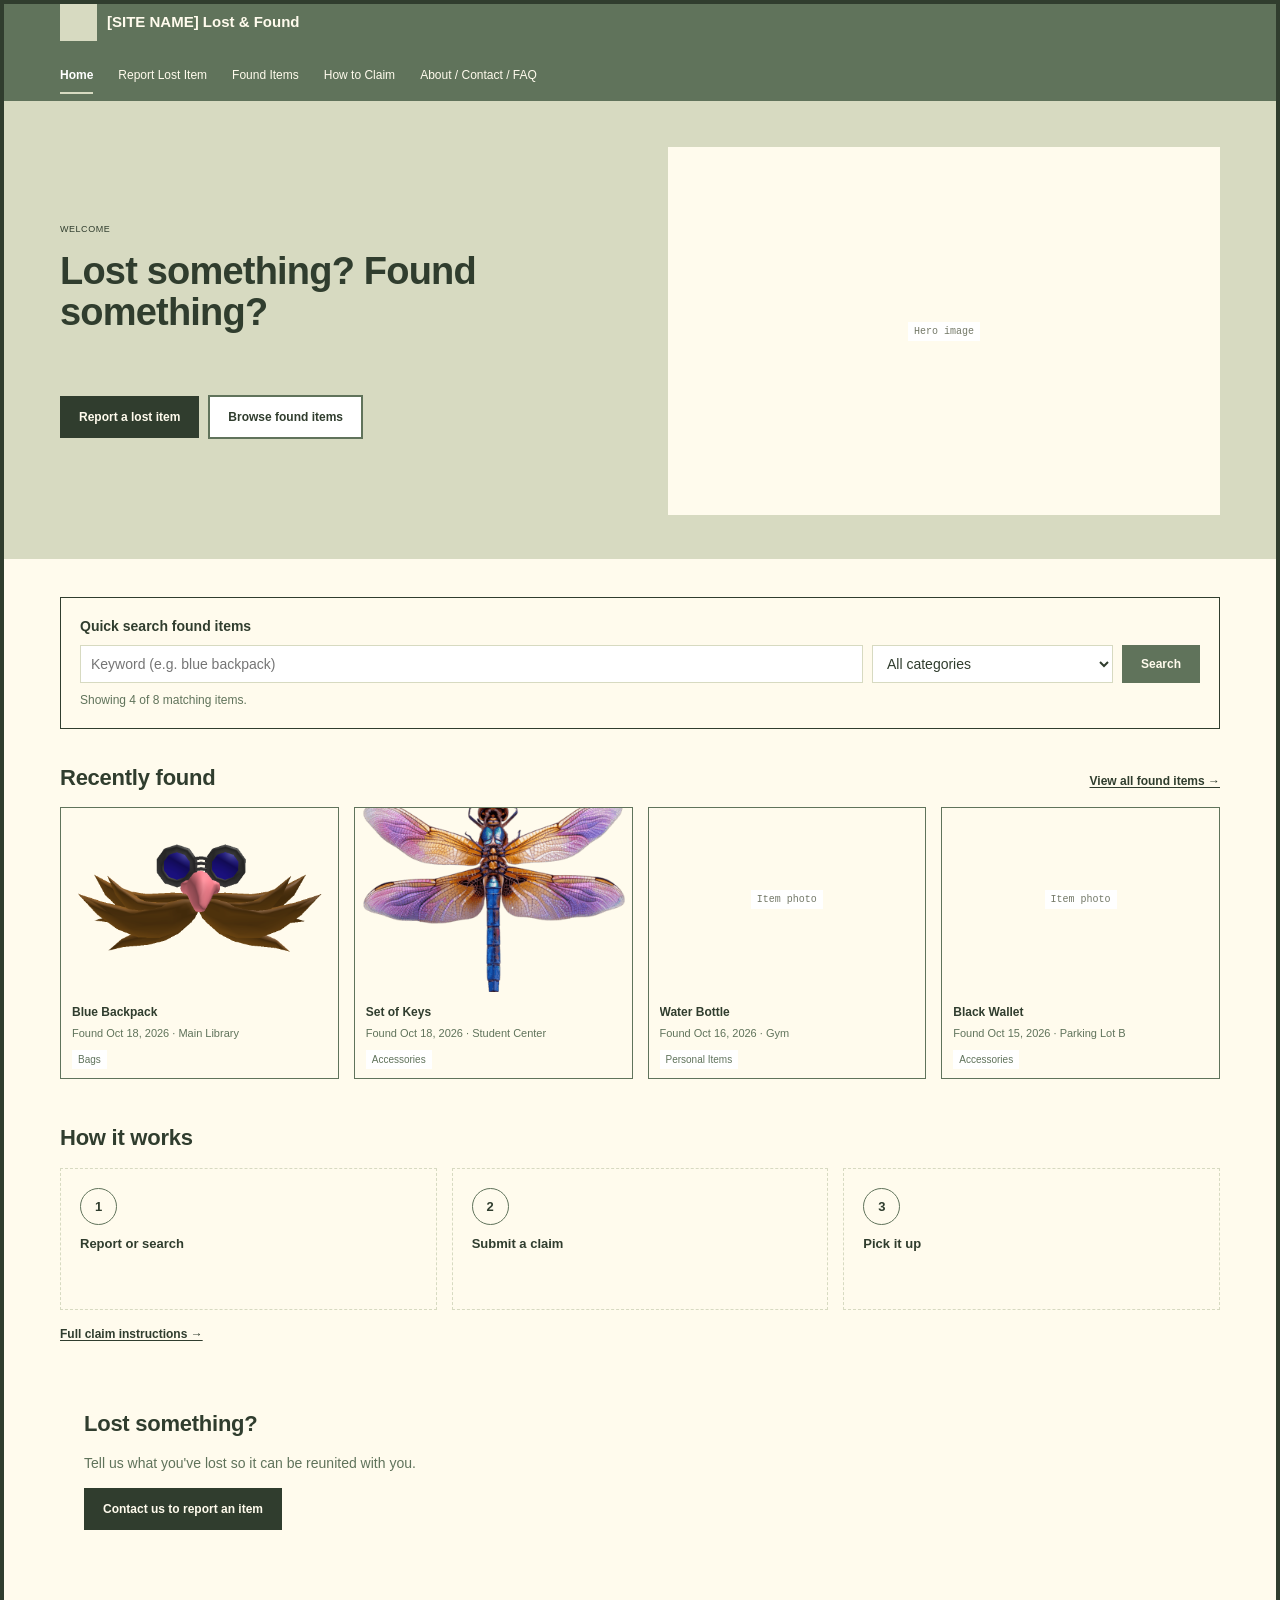
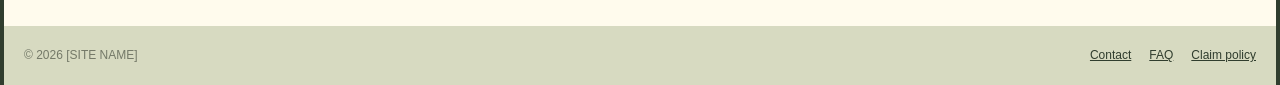
==== index.html @ 78f97248 "update to previous" ====
<!DOCTYPE html>
<html lang="en">
<head>
  <meta charset="UTF-8" />
  <meta name="viewport" content="width=device-width, initial-scale=1.0" />
  <meta name="theme-color" content="#60735b" />
  <meta name="description" content="Lost something or found something? Help reunite lost belongings with their owners." />
  <title>Lost & Found</title>
  <link rel="stylesheet" href="styles.css" />
  <script src="script.js" defer></script>
</head>
<body>
  <header>
    <div class="container inner">
      <a class="brand" href="#home" aria-label="Lost and Found home">
        <span class="brand-mark" aria-hidden="true"></span>
        <span><span class="site-name">[SITE NAME]</span> Lost & Found</span>
      </a>

      <button class="menu-toggle" id="menuToggle"
        aria-label="Toggle navigation" aria-expanded="false"
        aria-controls="mainNav">
        <span></span><span></span><span></span>
      </button>

      <nav class="main-nav" id="mainNav" aria-label="Main navigation">
        <a class="active" href="#home">Home</a>
        <a href="#report">Report Lost Item</a>
        <a href="#found">Found Items</a>
        <a href="#how-it-works">How to Claim</a>
        <a href="#footer">About / Contact / FAQ</a>
      </nav>
    </div>
  </header>

  <main>
    <section class="hero" id="home">
      <div class="container hero-inner">
        <div class="hero-copy">
          <span class="eyebrow">WELCOME</span>
          <h1>Lost something? Found something?</h1>
          <p class="hero-description">
            Help lost belongings find their way home.
            Search found items or report something you've lost.
          </p>
          <div class="hero-actions">
            <a class="button button-dark" href="#report">Report a lost item</a>
            <a class="button button-light" href="#found">Browse found items</a>
          </div>
        </div>

        <div class="hero-image image-placeholder" role="img"
          aria-label="Lost and found items">
          <span>Hero image</span>
        </div>
      </div>
    </section>

    <section class="content-section container" id="found">
      <form class="search-panel" id="searchForm">
        <label class="search-heading" for="keyword">
          Quick search found items
        </label>

        <div class="search-controls">
          <input id="keyword" name="keyword" type="search"
            placeholder="Keyword (e.g. blue backpack)" />

          <select id="category" name="category"
            aria-label="Filter by category">
            <option value="all">All categories</option>
          </select>

          <button class="button button-green" type="submit">Search</button>
        </div>

        <p class="search-status" id="searchStatus" aria-live="polite"></p>
      </form>

      <div class="section-heading">
        <h2>Recently found</h2>
        <a href="#found" id="viewAll">View all found items →</a>
      </div>

      <div class="items-grid" id="itemsGrid" aria-live="polite">
        <p class="loading-message">Loading found items...</p>
      </div>

      <section class="how-section" id="how-it-works">
        <h2>How it works</h2>

        <div class="steps-grid">
          <article class="step-card">
            <span class="step-number">1</span>
            <h3>Report or search</h3>
          <!-- report/search instructions here-->
          </article>

          <article class="step-card">
            <span class="step-number">2</span>
            <h3>Submit a claim</h3>
            <!-- submit claim instructions here-->
          </article>

          <article class="step-card">
            <span class="step-number">3</span>
            <h3>Pick it up</h3>
            <!-- pick up instructions here-->
          </article>
        </div>

        <a class="claim-link" href="#report">Full claim instructions →</a>
      </section>

      <section class="report-section" id="report">
        <h2>Lost something?</h2>
        <p>Tell us what you've lost so it can be reunited with you.</p>
        <a class="button button-dark" href="mailto:lostandfound@email.com">
          Contact us to report an item
        </a>
        <!--add actual email -->
      </section>
    </section>
  </main>

  <footer>
      <p>© <span id="currentYear"></span> [SITE NAME]</p>
      <nav aria-label="Footer navigation">
        <a href="mailto:lostandfound@email.com">Contact</a>
        <a href="#how-it-works">FAQ</a>
        <a href="#how-it-works">Claim policy</a>
      </nav>
  </footer>
</body>
</html>
---- styles.css ----
:root {
    --green: #60735b;
    --green-dark: #303d2e;
    --green-light: #d7dac1;
    --green-gray: #747968;
    --hero-bg: #d7dac1;
    --cream: #fffbed;
    --container-width: 1160px;
}

* {
    box-sizing: border-box;
}

html {
    scroll-behavior: smooth;
    scroll-padding-top: 80px;
}

body {
    margin: 0;
    background: var(--cream);
    color: var(--green-dark);
    font-family: Arial, Helvetica, sans-serif;
    font-size: 14px;
    line-height: 1.5;
    border: 4px solid var(--green-dark);
    border-bottom: 0;
}

a {
    color: inherit;
}

button,
input,
select {
    font: inherit;
}

button,
a,
input,
select {
    -webkit-tap-highlight-color: transparent;
}

button:focus-visible,
a:focus-visible,
input:focus-visible,
select:focus-visible {
    outline: 3px solid var(--green);
    outline-offset: 3px;
}

.container {
    width: min(var(--container-width), calc(100% - 100px));
    margin-inline: auto;
}

/* Header */

header {
    background: var(--green);
    color: var(--cream);
    border-bottom: 2px solid var(--green-light);
}

header inner {
    min-height: 57px;
    display: flex;
    align-items: center;
    justify-content: space-between;
    gap: 28px;
}

.brand {
    display: inline-flex;
    align-items: center;
    gap: 10px;
    color: inherit;
    text-decoration: none;
    font-size: 15px;
    font-weight: 700;
    white-space: nowrap;
}

.brand-mark {
    position: relative;
    width: 37px;
    height: 37px;
    flex: 0 0 37px;
    background: white;
    border: 1px solid var(--green-light);
}

.brand-mark::before,
.brand-mark::after {
    content: "";
    position: absolute;
    inset: 0;
    background: white;
}

.brand-mark::after {
    background: var(--green-light)
}

.site-name {
    font-weight: 800;
}

.main-nav {
    display: flex;
    align-items: center;
    gap: 25px;
}

.main-nav a {
    position: relative;
    display: inline-block;
    padding: 19px 0 17px;
    color: var(--cream);
    font-size: 12px;
    text-decoration: none;
    white-space: nowrap;
}

.main-nav a:hover,
.main-nav a.active {
    color: white;
    font-weight: 700;
}

.main-nav a.active::after {
    content: "";
    position: absolute;
    left: 0;
    right: 0;
    bottom: 7px;
    height: 2px;
    background: var(--green-light);
}

.menu-toggle {
    display: none;
    width: 42px;
    height: 38px;
    padding: 8px;
    background: transparent;
    border: 1px solid var(--green-light);
    cursor: pointer;
}

.menu-toggle span {
    display: block;
    height: 2px;
    margin: 4px 0;
    background: var(--cream);
}

/* Hero */

.hero {
    background: var(--hero-bg);
    border-bottom: 1px solid var(--border);
}

.hero-inner {
    min-height: 352px;
    display: grid;
    grid-template-columns: 1fr 1fr;
    align-items: center;
    gap: 56px;
    padding-top: 44px;
    padding-bottom: 44px;
}

.hero-copy {
    align-self: center;
}

.eyebrow {
    display: block;
    margin-bottom: 14px;
    color: var(--green-dark);
    font-size: 9px;
    letter-spacing: 0.06em;
}

.hero h1 {
    max-width: 460px;
    margin: 0 0 62px;
    color: var(--green-dark);
    font-size: clamp(30px, 3.8vw, 38px);
    line-height: 1.08;
    letter-spacing: -0.8px;
    font-weight: 800;
}

.hero-description {
    display: none;
    max-width: 430px;
    margin: -42px 0 25px;
    color: var(--green-dark);
}

.hero-actions {
    display: flex;
    flex-wrap: wrap;
    align-items: center;
    gap: 9px;
}

.button {
    min-height: 41px;
    display: inline-flex;
    justify-content: center;
    align-items: center;
    padding: 11px 18px;
    border: 1px solid var(--green-dark);
    border-radius: 0;
    font-weight: 700;
    font-size: 12px;
    text-align: center;
    text-decoration: none;
    cursor: pointer;
    transition: background 160ms ease, color 160ms ease;
}

.button-dark {
    background: var(--green-dark);
    color: var(--cream);
}

.button-dark:hover {
    background: var(--green-dark);
}

.button-light {
    background: white;
    color: var(--green-dark);
    border: 2px solid var(--green);
}

.button-light:hover {
    background: var(--cream);
}

.button-green {
    background: var(--green);
    color: var(--cream);
    border-color: var(--green);
}

.button-green:hover {
    background: var(--green-dark);
}

.image-placeholder {
    position: relative;
    display: flex;
    justify-content: center;
    align-items: center;
    overflow: hidden;
    background: var(--cream);
    border: 1px solid var(--border);
    color: var(--green-gray);
}




.image-placeholder>span {
    position: relative;
    z-index: 1;
    padding: 2px 6px;
    background: white;
    font-family: monospace;
    font-size: 10px;
}

.hero-image {
    width: 100%;
    aspect-ratio: 1.5;
}

/* Main content */

.content-section {
    padding-top: 38px;
    padding-bottom: 72px;
}

.search-panel {
    padding: 18px 19px 19px;
    border: 1.5px solid var(--green-dark);
}

.search-heading {
    display: block;
    margin-bottom: 8px;
    font-weight: 700;
    font-size: 14px;
}

.search-controls {
    display: grid;
    grid-template-columns: minmax(0, 1fr) 241px auto;
    gap: 9px;
}

.search-controls input,
.search-controls select {
    width: 100%;
    min-width: 0;
    height: 38px;
    padding: 0 10px;
    background: white;
    color: var(--green-dark);
    border: 1px solid var(--green-light);
    border-radius: 0;
}


.search-controls .button {
    min-height: 38px;
    padding: 9px 18px;
}

.search-status {
    margin: 8px 0 0;
    color: var(--green);
    font-size: 12px;
}

.search-status:empty {
    display: none;
}

.section-heading {
    display: flex;
    align-items: baseline;
    justify-content: space-between;
    gap: 16px;
    margin: 35px 0 14px;
}

h2 {
    margin: 0;
    color: var(--green-dark);
    font-size: 22px;
    line-height: 1.3;
    letter-spacing: -0.25px;
}

.section-heading a,
.claim-link {
    font-size: 12px;
    font-weight: 700;
    text-decoration: underline;
    text-underline-offset: 2px;
}

.items-grid {
    display: grid;
    grid-template-columns: repeat(4, minmax(0, 1fr));
    gap: 15px
}

.item-card {
    min-width: 0;
    overflow: hidden;
    background: var(--cream);
    border: 1px solid var(--green);
    transition: box-shadow 160ms ease, transform 160ms ease;
}

.item-card:hover {
    transform: translateY(-2px);
    box-shadow: 0 4px 12px rgb(45 55 38 / 9%);
}

.item-image {
    width: 100%;
    aspect-ratio: 1.5;
    border-bottom: 1px solid var(--border);
     border: 1px solid var(--border);
}

.item-card img {
    position: absolute;
    inset: 0;
    width: 100%;
    height: 100%;
    object-fit: cover;
}

.item-image:has(img)::before,
.item-image:has(img)::after,
.item-image:has(img)>span {
    display: none;
}

.item-details {
    padding: 11px 11px 9px;
}

.item-details h3 {
    overflow: hidden;
    margin: 0 0 4px;
    color: var(--green-dark);
    font-size: 12px;
    font-weight: 800;
}

.item-details p {
    overflow: hidden;
    margin: 0;
    color: var(--green);
    font-size: 11px;
    text-overflow: ellipsis;
    white-space: nowrap;
}

.item-category {
    display: inline-block;
    margin-top: 8px;
    padding: 2px 6px;
    background: white;
    color: var(--green);
    font-size: 10px;
}

.item-card-button {
    display: block;
    width: 100%;
    padding: 0;
    color: inherit;
    background: transparent;
    border: 0;
    text-align: left;
    cursor: pointer;
}

.loading-message,
.empty-message,
.error-message {
    grid-column: 1 / -1;
    margin: 10px 0;
    color: var(--green);
}

.empty-message {
    padding: 24px;
    border: 1px dashed var(--border);
    text-align: center;
}


.how-section {
    margin-top: 45px;
}

.how-section>h2 {
    margin-bottom: 16px;
}

.steps-grid {
    display: grid;
    grid-template-columns: repeat(3, minmax(0, 1fr));
    gap: 15px;
}

.step-card {
    min-height: 142px;
    padding: 19px;
    border: 1.5px dashed var(--green-light);
}

.step-number {
    width: 37px;
    height: 37px;
    display: flex;
    align-items: center;
    justify-content: center;
    margin-bottom: 9px;
    background: var(--cream);
    border: 1.5px solid var(--green);
    border-radius: 50%;
    color: var(--green-dark);
    font-size: 13px;
    font-weight: 700;
}

.step-card h3 {
    margin: 0 0 8px;
    font-size: 13px;
}

.claim-link {
    display: inline-block;
    margin-top: 15px;
}

.report-section {
    margin-top: 42px;
    padding: 24px;
    border: 1px solid var(--border);
}

.report-section h2 {
    margin-bottom: 8px;
}

.report-section p {
    color: var(--green);
}

/* Footer */

footer {
    background: var(--green-light);
    padding: 20px;
    min-height: 59px;
    display: flex;
    align-items: center;
    justify-content: space-between;
    gap: 20px;
}


footer p {
    margin: 0;
    color: var(--green-gray);
    font-size: 12px;
}

footer nav {
    display: flex;
    gap: 18px;
}

footer nav a {
    color: var(--green-dark);
    font-size: 12px;
}
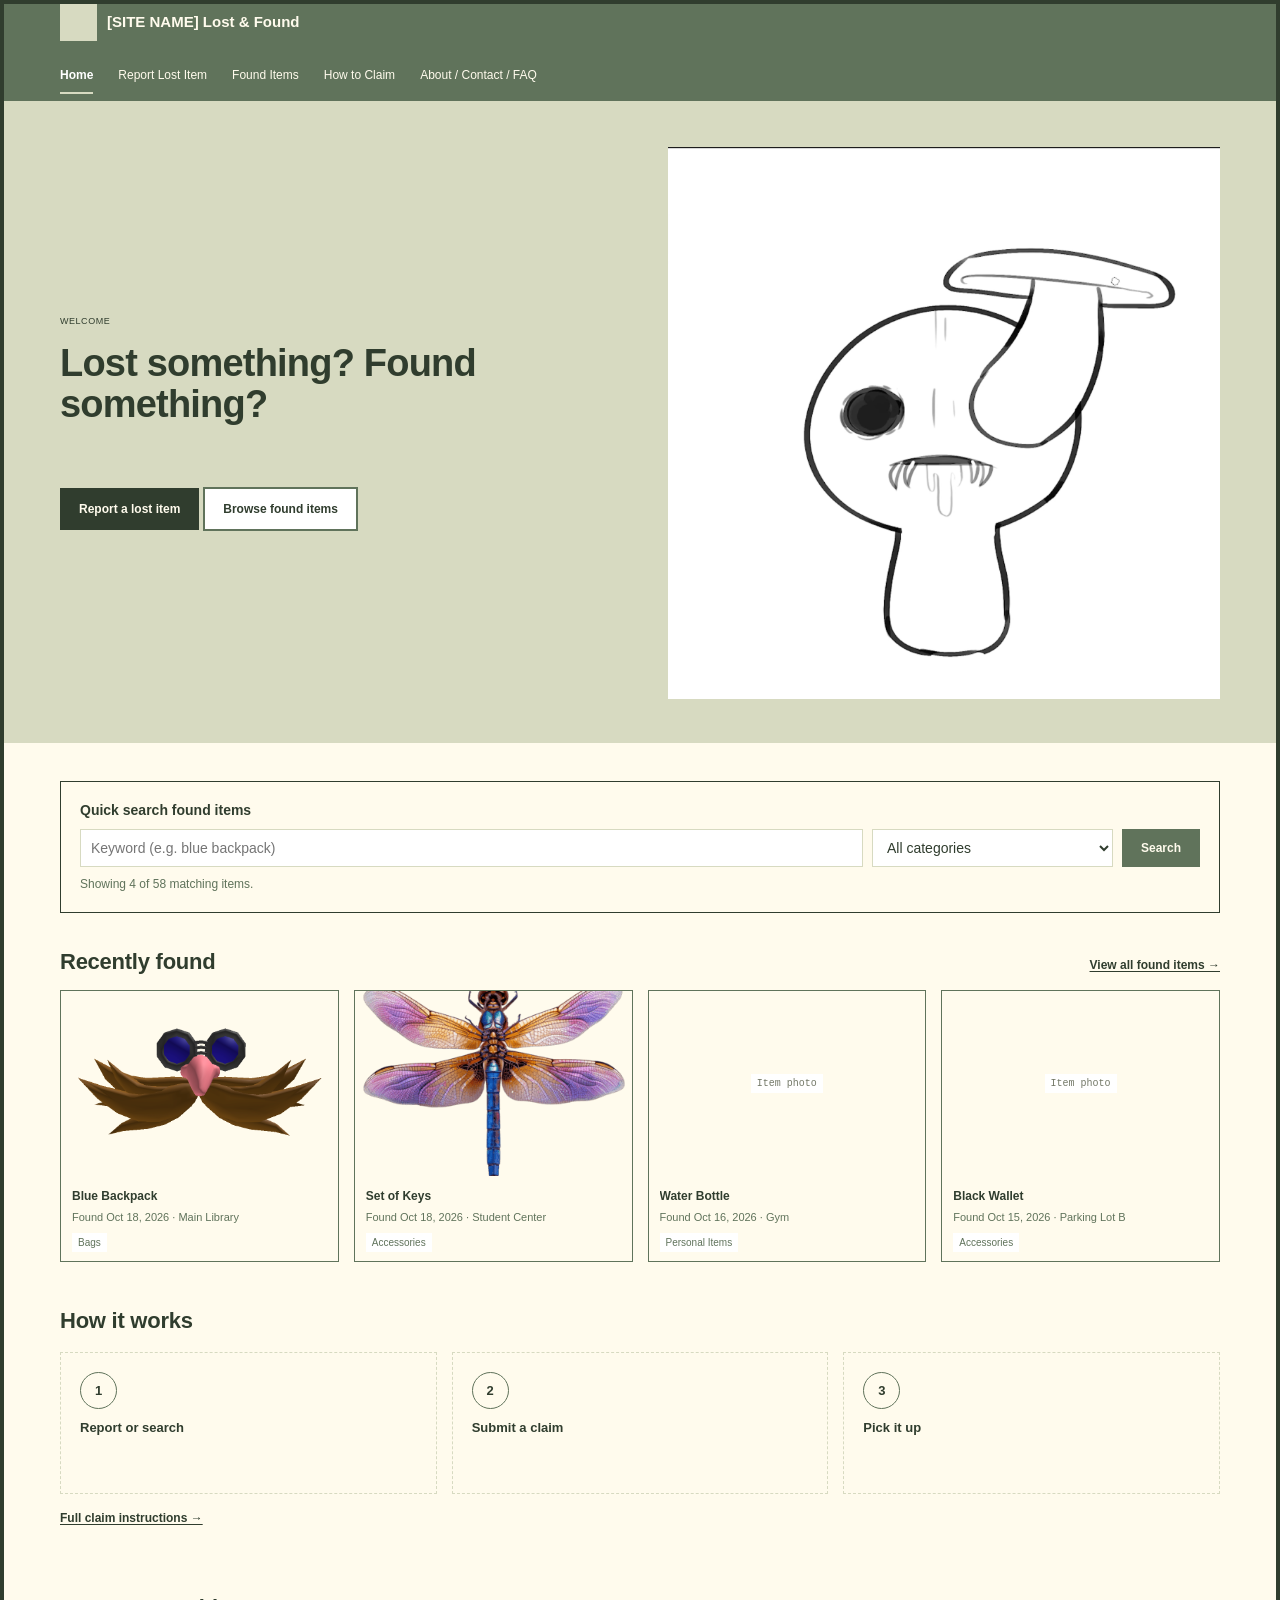
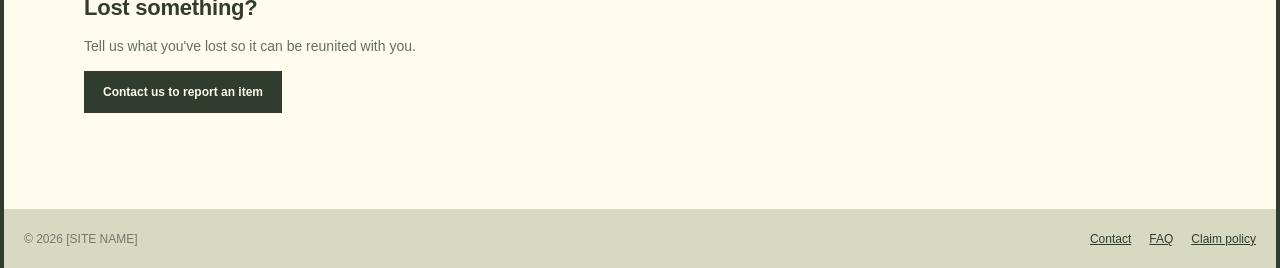
==== commit 22ec6577: "fixed show all items bug added many more items" ====
--- a/index.html
+++ b/index.html
@@ -40,20 +40,14 @@
         <div class="hero-copy">
           <span class="eyebrow">WELCOME</span>
           <h1>Lost something? Found something?</h1>
-          <p class="hero-description">
-            Help lost belongings find their way home.
-            Search found items or report something you've lost.
-          </p>
           <div class="hero-actions">
             <a class="button button-dark" href="#report">Report a lost item</a>
             <a class="button button-light" href="#found">Browse found items</a>
           </div>
         </div>
 
-        <div class="hero-image image-placeholder" role="img"
-          aria-label="Lost and found items">
-          <span>Hero image</span>
-        </div>
+          <img src="images/Hero.png">
+
       </div>
     </section>
 
@@ -83,6 +77,7 @@
         <a href="#found" id="viewAll">View all found items →</a>
       </div>
 
+      <!-- section containing content of each item-->
       <div class="items-grid" id="itemsGrid" aria-live="polite">
         <p class="loading-message">Loading found items...</p>
       </div>
--- a/styles.css
+++ b/styles.css
@@ -205,11 +205,12 @@
     color: var(--green-dark);
 }
 
-.hero-actions {
-    display: flex;
-    flex-wrap: wrap;
-    align-items: center;
-    gap: 9px;
+
+
+.hero img{
+    width: 100%;
+    height: 100%;
+    object-fit: cover;
 }
 
 .button {
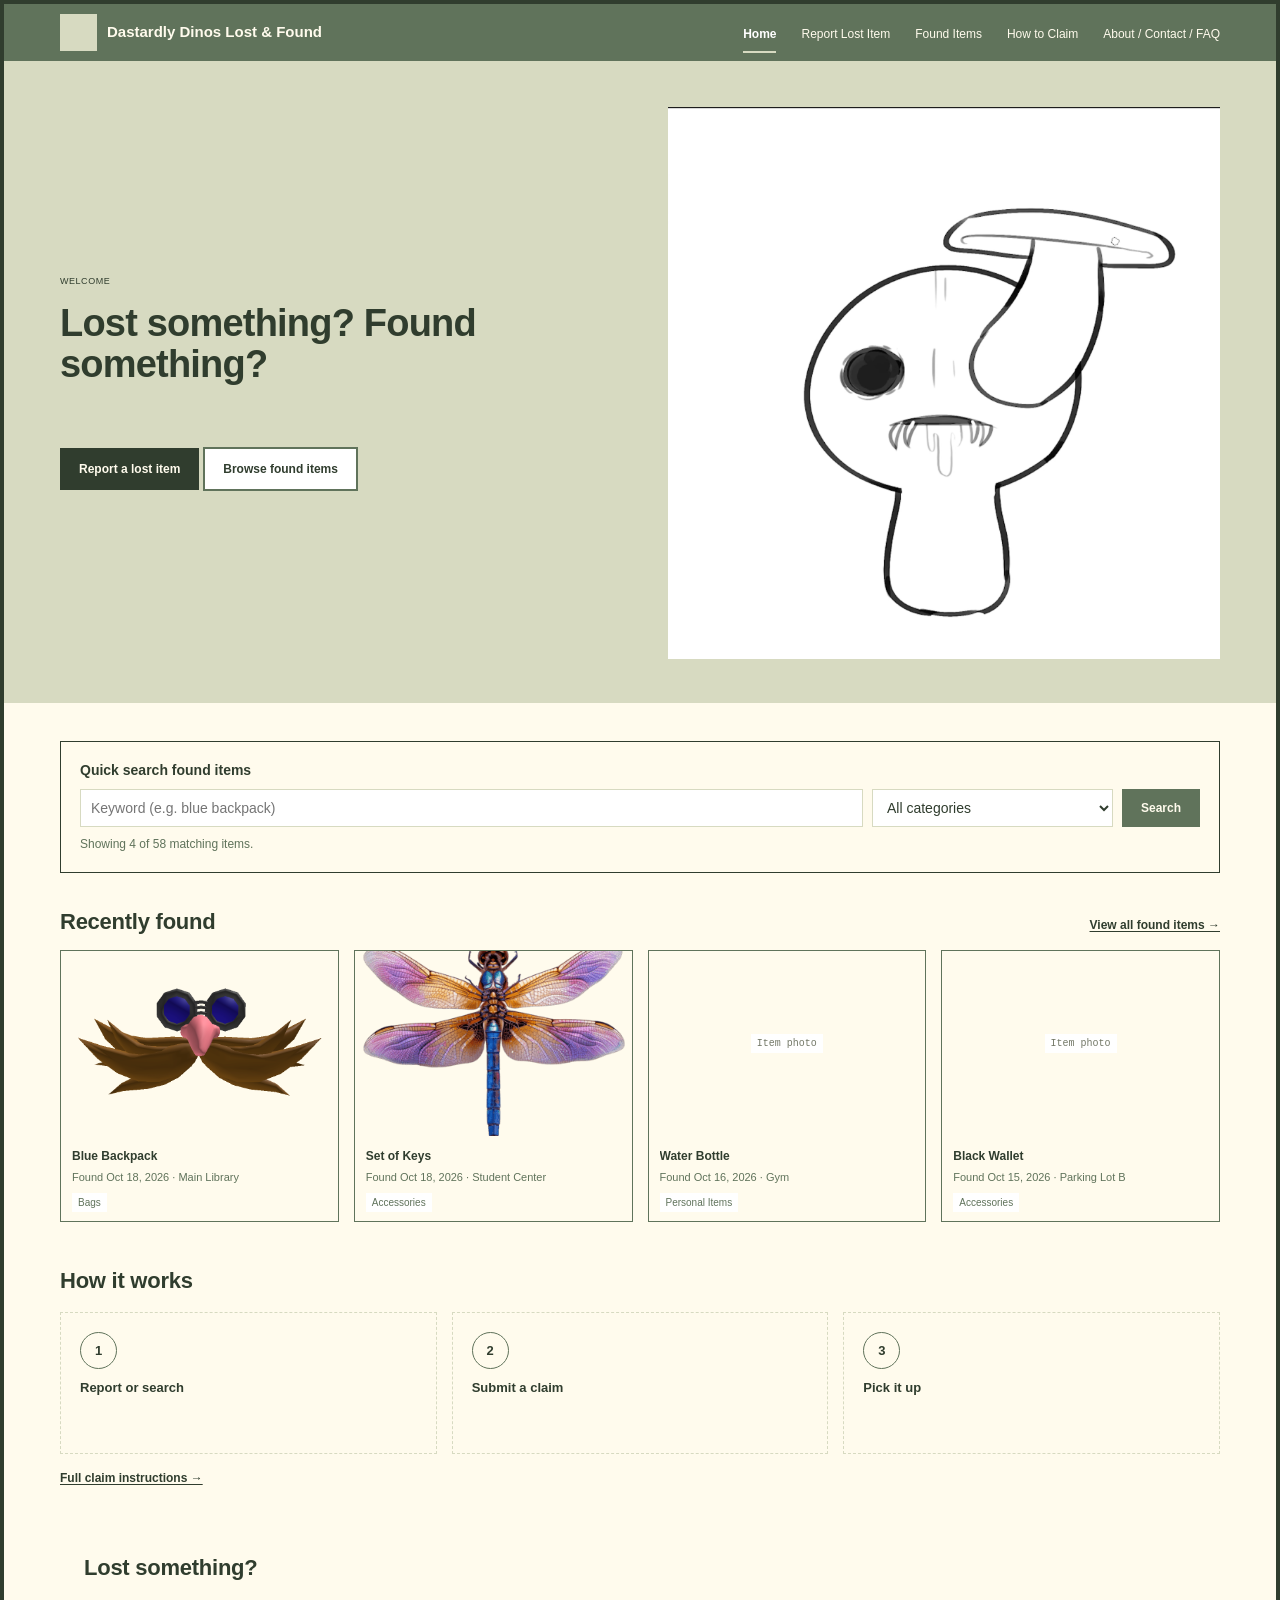
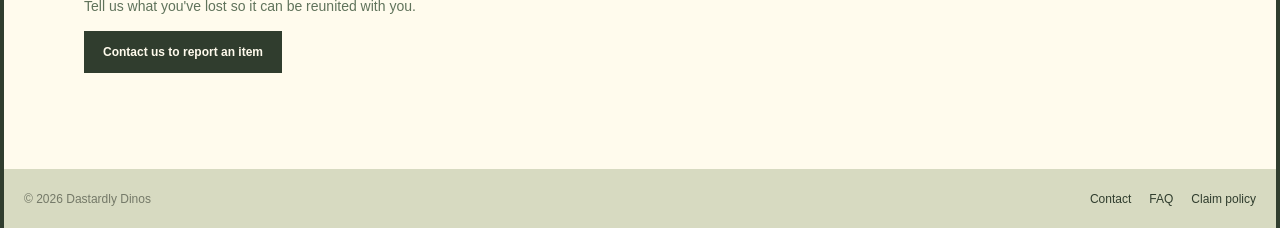
==== commit d849983d: "update site, corrected styles for found page" ====
--- a/index.html
+++ b/index.html
@@ -7,15 +7,15 @@
   <meta name="theme-color" content="#60735b" />
   <meta name="description" content="Lost something or found something? Help reunite lost belongings with their owners." />
   <title>Lost & Found</title>
-  <link rel="stylesheet" href="styles.css" />
-  <script src="script.js" defer></script>
+  <link rel="stylesheet" href="Styles/styles.css" />
+  <script src="Scripts/script.js" defer></script>
 </head>
 <body>
   <header>
     <div class="container inner">
-      <a class="brand" href="#home" aria-label="Lost and Found home">
+      <a class="brand" href="index.html" aria-label="Lost and Found home">
         <span class="brand-mark" aria-hidden="true"></span>
-        <span><span class="site-name">[SITE NAME]</span> Lost & Found</span>
+        <span><span class="site-name">Dastardly Dinos</span> Lost & Found</span>
       </a>
 
       <button class="menu-toggle" id="menuToggle"
@@ -23,12 +23,11 @@
         aria-controls="mainNav">
         <span></span><span></span><span></span>
       </button>
-
       <nav class="main-nav" id="mainNav" aria-label="Main navigation">
-        <a class="active" href="#home">Home</a>
-        <a href="#report">Report Lost Item</a>
-        <a href="#found">Found Items</a>
-        <a href="#how-it-works">How to Claim</a>
+        <a class="active" href="index.html">Home</a>
+        <a href="report.html">Report Lost Item</a>
+        <a href="found.html">Found Items</a>
+        <a href="instructions.html">How to Claim</a>
         <a href="#footer">About / Contact / FAQ</a>
       </nav>
     </div>
@@ -41,8 +40,8 @@
           <span class="eyebrow">WELCOME</span>
           <h1>Lost something? Found something?</h1>
           <div class="hero-actions">
-            <a class="button button-dark" href="#report">Report a lost item</a>
-            <a class="button button-light" href="#found">Browse found items</a>
+            <a class="button button-dark" href="report.html">Report a lost item</a>
+            <a class="button button-light" href="found.html">Browse found items</a> 
           </div>
         </div>
 
@@ -119,8 +118,8 @@
     </section>
   </main>
 
-  <footer>
-      <p>© <span id="currentYear"></span> [SITE NAME]</p>
+  <footer id ="footer">
+      <p>© <span id="currentYear"></span> Dastardly Dinos</p>
       <nav aria-label="Footer navigation">
         <a href="mailto:lostandfound@email.com">Contact</a>
         <a href="#how-it-works">FAQ</a>
--- a/Styles/styles.css
+++ b/Styles/styles.css
@@ -0,0 +1,564 @@
+:root {
+    --green: #60735b;
+    --green-dark: #303d2e;
+    --green-light: #d7dac1;
+    --green-gray: #747968;
+    --hero-bg: #d7dac1;
+    --cream: #fffbed;
+    --container-width: 1160px;
+}
+
+* {
+    box-sizing: border-box;
+}
+
+html {
+    scroll-behavior: smooth;
+    scroll-padding-top: 80px;
+}
+
+body {
+    margin: 0;
+    background: var(--cream);
+    color: var(--green-dark);
+    font-family: Arial, Helvetica, sans-serif;
+    font-size: 14px;
+    line-height: 1.5;
+    border: 4px solid var(--green-dark);
+    border-bottom: 0;
+}
+
+a {
+    color: inherit;
+}
+
+button,
+input,
+select {
+    font: inherit;
+}
+
+button,
+a,
+input,
+select {
+    -webkit-tap-highlight-color: transparent;
+}
+
+button:focus-visible,
+a:focus-visible,
+input:focus-visible,
+select:focus-visible {
+    outline: 3px solid var(--green);
+    outline-offset: 3px;
+}
+
+.container {
+    width: min(var(--container-width), calc(100% - 100px));
+    margin-inline: auto;
+}
+
+/* Header */
+
+
+/* Header */
+
+header {
+    background: var(--green);
+    color: var(--cream);
+    border-bottom: 2px solid var(--green-light);
+}
+
+/* Correctly target the container inside the header */
+header .container.inner {
+    width: min(var(--container-width), calc(100% - 100px));
+    max-width: var(--container-width);
+    min-height: 57px;
+    margin-inline: auto;
+    padding: 0;
+    display: flex;
+    align-items: center;
+    justify-content: space-between;
+    gap: 28px;
+}
+
+.brand {
+    display: inline-flex;
+    align-items: center;
+    gap: 10px;
+    color: inherit;
+    text-decoration: none;
+    font-size: 15px;
+    font-weight: 700;
+    white-space: nowrap;
+}
+
+.brand-mark {
+    position: relative;
+    width: 37px;
+    height: 37px;
+    flex: 0 0 37px;
+    background: white;
+    border: 1px solid var(--green-light);
+}
+
+.brand-mark::before,
+.brand-mark::after {
+    content: "";
+    position: absolute;
+    inset: 0;
+    background: white;
+}
+
+.brand-mark::after {
+    background: var(--green-light);
+}
+
+.site-name {
+    font-weight: 800;
+}
+
+.main-nav {
+    display: flex;
+    align-items: center;
+    gap: 25px;
+}
+
+.main-nav a {
+    position: relative;
+    display: inline-block;
+    padding: 19px 0 17px;
+    color: var(--cream);
+    font-size: 12px;
+    text-decoration: none;
+    white-space: nowrap;
+}
+
+.main-nav a:hover,
+.main-nav a.active {
+    color: white;
+    font-weight: 700;
+}
+
+.main-nav a.active::after {
+    content: "";
+    position: absolute;
+    left: 0;
+    right: 0;
+    bottom: 7px;
+    height: 2px;
+    background: var(--green-light);
+}
+
+.menu-toggle {
+    display: none;
+    width: 42px;
+    height: 38px;
+    padding: 8px;
+    background: transparent;
+    border: 1px solid var(--green-light);
+    cursor: pointer;
+}
+
+.menu-toggle span {
+    display: block;
+    height: 2px;
+    margin: 4px 0;
+    background: var(--cream);
+}
+
+
+
+/* Hero */
+
+.hero {
+    background: var(--hero-bg);
+    border-bottom: 1px solid var(--border);
+}
+
+.hero-inner {
+    min-height: 352px;
+    display: grid;
+    grid-template-columns: 1fr 1fr;
+    align-items: center;
+    gap: 56px;
+    padding-top: 44px;
+    padding-bottom: 44px;
+}
+
+.hero-copy {
+    align-self: center;
+}
+
+.eyebrow {
+    display: block;
+    margin-bottom: 14px;
+    color: var(--green-dark);
+    font-size: 9px;
+    letter-spacing: 0.06em;
+}
+
+.hero h1 {
+    max-width: 460px;
+    margin: 0 0 62px;
+    color: var(--green-dark);
+    font-size: clamp(30px, 3.8vw, 38px);
+    line-height: 1.08;
+    letter-spacing: -0.8px;
+    font-weight: 800;
+}
+
+.hero-description {
+    display: none;
+    max-width: 430px;
+    margin: -42px 0 25px;
+    color: var(--green-dark);
+}
+
+
+
+.hero img{
+    width: 100%;
+    height: 100%;
+    object-fit: cover;
+}
+
+.button {
+    min-height: 41px;
+    display: inline-flex;
+    justify-content: center;
+    align-items: center;
+    padding: 11px 18px;
+    border: 1px solid var(--green-dark);
+    border-radius: 0;
+    font-weight: 700;
+    font-size: 12px;
+    text-align: center;
+    text-decoration: none;
+    cursor: pointer;
+    transition: background 200ms ease, color 200ms ease;
+}
+
+.button-dark {
+    background: var(--green-dark);
+    color: var(--cream);
+}
+
+.button-dark:hover {
+    background: var(--green);
+}
+
+.button-light {
+    background: white;
+    color: var(--green-dark);
+    border: 2px solid var(--green);
+}
+
+.button-light:hover {
+    background: var(--cream);
+}
+
+.button-green {
+    background: var(--green);
+    color: var(--cream);
+    border-color: var(--green);
+}
+
+.button-green:hover {
+    background: var(--green-dark);
+}
+
+.image-placeholder {
+    position: relative;
+    display: flex;
+    justify-content: center;
+    align-items: center;
+    overflow: hidden;
+    background: var(--cream);
+    border: 1px solid var(--border);
+    color: var(--green-gray);
+}
+
+
+
+
+.image-placeholder>span {
+    position: relative;
+    z-index: 1;
+    padding: 2px 6px;
+    background: white;
+    font-family: monospace;
+    font-size: 10px;
+}
+
+.hero-image {
+    width: 100%;
+    aspect-ratio: 1.5;
+}
+
+/* Main content */
+
+.content-section {
+    padding-top: 38px;
+    padding-bottom: 72px;
+}
+
+.search-panel {
+    padding: 18px 19px 19px;
+    border: 1.5px solid var(--green-dark);
+}
+
+.search-heading {
+    display: block;
+    margin-bottom: 8px;
+    font-weight: 700;
+    font-size: 14px;
+}
+
+.search-controls {
+    display: grid;
+    grid-template-columns: minmax(0, 1fr) 241px auto;
+    gap: 9px;
+}
+
+.search-controls input,
+.search-controls select {
+    width: 100%;
+    min-width: 0;
+    height: 38px;
+    padding: 0 10px;
+    background: white;
+    color: var(--green-dark);
+    border: 1px solid var(--green-light);
+    border-radius: 0;
+}
+
+
+.search-controls .button {
+    min-height: 38px;
+    padding: 9px 18px;
+}
+
+.search-status {
+    margin: 8px 0 0;
+    color: var(--green);
+    font-size: 12px;
+}
+
+.search-status:empty {
+    display: none;
+}
+
+.section-heading {
+    display: flex;
+    align-items: baseline;
+    justify-content: space-between;
+    gap: 16px;
+    margin: 35px 0 14px;
+}
+
+h2 {
+    margin: 0;
+    color: var(--green-dark);
+    font-size: 22px;
+    line-height: 1.3;
+    letter-spacing: -0.25px;
+}
+
+.section-heading a,
+.claim-link {
+    font-size: 12px;
+    font-weight: 700;
+    text-decoration: underline;
+    text-underline-offset: 2px;
+}
+
+.items-grid {
+    display: grid;
+    grid-template-columns: repeat(4, minmax(0, 1fr));
+    gap: 15px
+}
+
+.item-card {
+    min-width: 0;
+    overflow: hidden;
+    background: var(--cream);
+    border: 1px solid var(--green);
+    transition: box-shadow 160ms ease, transform 160ms ease;
+}
+
+.item-card:hover {
+    transform: translateY(-2px);
+    box-shadow: 0 4px 12px rgb(45 55 38 / 9%);
+}
+
+.item-image {
+    width: 100%;
+    aspect-ratio: 1.5;
+    border-bottom: 1px solid var(--border);
+     border: 1px solid var(--border);
+}
+
+.item-card img {
+    position: absolute;
+    inset: 0;
+    width: 100%;
+    height: 100%;
+    object-fit: cover;
+}
+
+.item-image:has(img)::before,
+.item-image:has(img)::after,
+.item-image:has(img)>span {
+    display: none;
+}
+
+.item-details {
+    padding: 11px 11px 9px;
+}
+
+.item-details h3 {
+    overflow: hidden;
+    margin: 0 0 4px;
+    color: var(--green-dark);
+    font-size: 12px;
+    font-weight: 800;
+}
+
+.item-details p {
+    overflow: hidden;
+    margin: 0;
+    color: var(--green);
+    font-size: 11px;
+    text-overflow: ellipsis;
+    white-space: nowrap;
+}
+
+.item-category {
+    display: inline-block;
+    margin-top: 8px;
+    padding: 2px 6px;
+    background: white;
+    color: var(--green);
+    font-size: 10px;
+}
+
+.item-card-button {
+    display: block;
+    width: 100%;
+    padding: 0;
+    color: inherit;
+    background: transparent;
+    border: 0;
+    text-align: left;
+    cursor: pointer;
+}
+
+.loading-message,
+.empty-message,
+.error-message {
+    grid-column: 1 / -1;
+    margin: 10px 0;
+    color: var(--green);
+}
+
+.empty-message {
+    padding: 24px;
+    border: 1px dashed var(--border);
+    text-align: center;
+}
+
+
+.how-section {
+    margin-top: 45px;
+}
+
+.how-section>h2 {
+    margin-bottom: 16px;
+}
+
+.steps-grid {
+    display: grid;
+    grid-template-columns: repeat(3, minmax(0, 1fr));
+    gap: 15px;
+}
+
+.step-card {
+    min-height: 142px;
+    padding: 19px;
+    border: 1.5px dashed var(--green-light);
+}
+
+.step-number {
+    width: 37px;
+    height: 37px;
+    display: flex;
+    align-items: center;
+    justify-content: center;
+    margin-bottom: 9px;
+    background: var(--cream);
+    border: 1.5px solid var(--green);
+    border-radius: 50%;
+    color: var(--green-dark);
+    font-size: 13px;
+    font-weight: 700;
+}
+
+.step-card h3 {
+    margin: 0 0 8px;
+    font-size: 13px;
+}
+
+.claim-link {
+    display: inline-block;
+    margin-top: 15px;
+}
+
+.report-section {
+    margin-top: 42px;
+    padding: 24px;
+    border: 1px solid var(--border);
+}
+
+.report-section h2 {
+    margin-bottom: 8px;
+}
+
+.report-section p {
+    color: var(--green);
+}
+
+/* Footer */
+
+footer {
+    background: var(--green-light);
+    min-height: 59px;
+    padding-inline: 20px;
+    display: flex;
+    align-items: center;
+    justify-content: space-between;
+    gap: 20px;
+}
+
+
+footer p {
+    margin: 0;
+    color: var(--green-gray);
+    font-size: 12px;
+}
+
+footer nav {
+    display: flex;
+    gap: 18px;
+}
+
+footer a {
+    margin-left: 0;
+    color: var(--green-dark);
+    font-size: 12px;
+    text-decoration: none;
+}
+
+footer a:hover {
+    text-decoration: underline;
+}
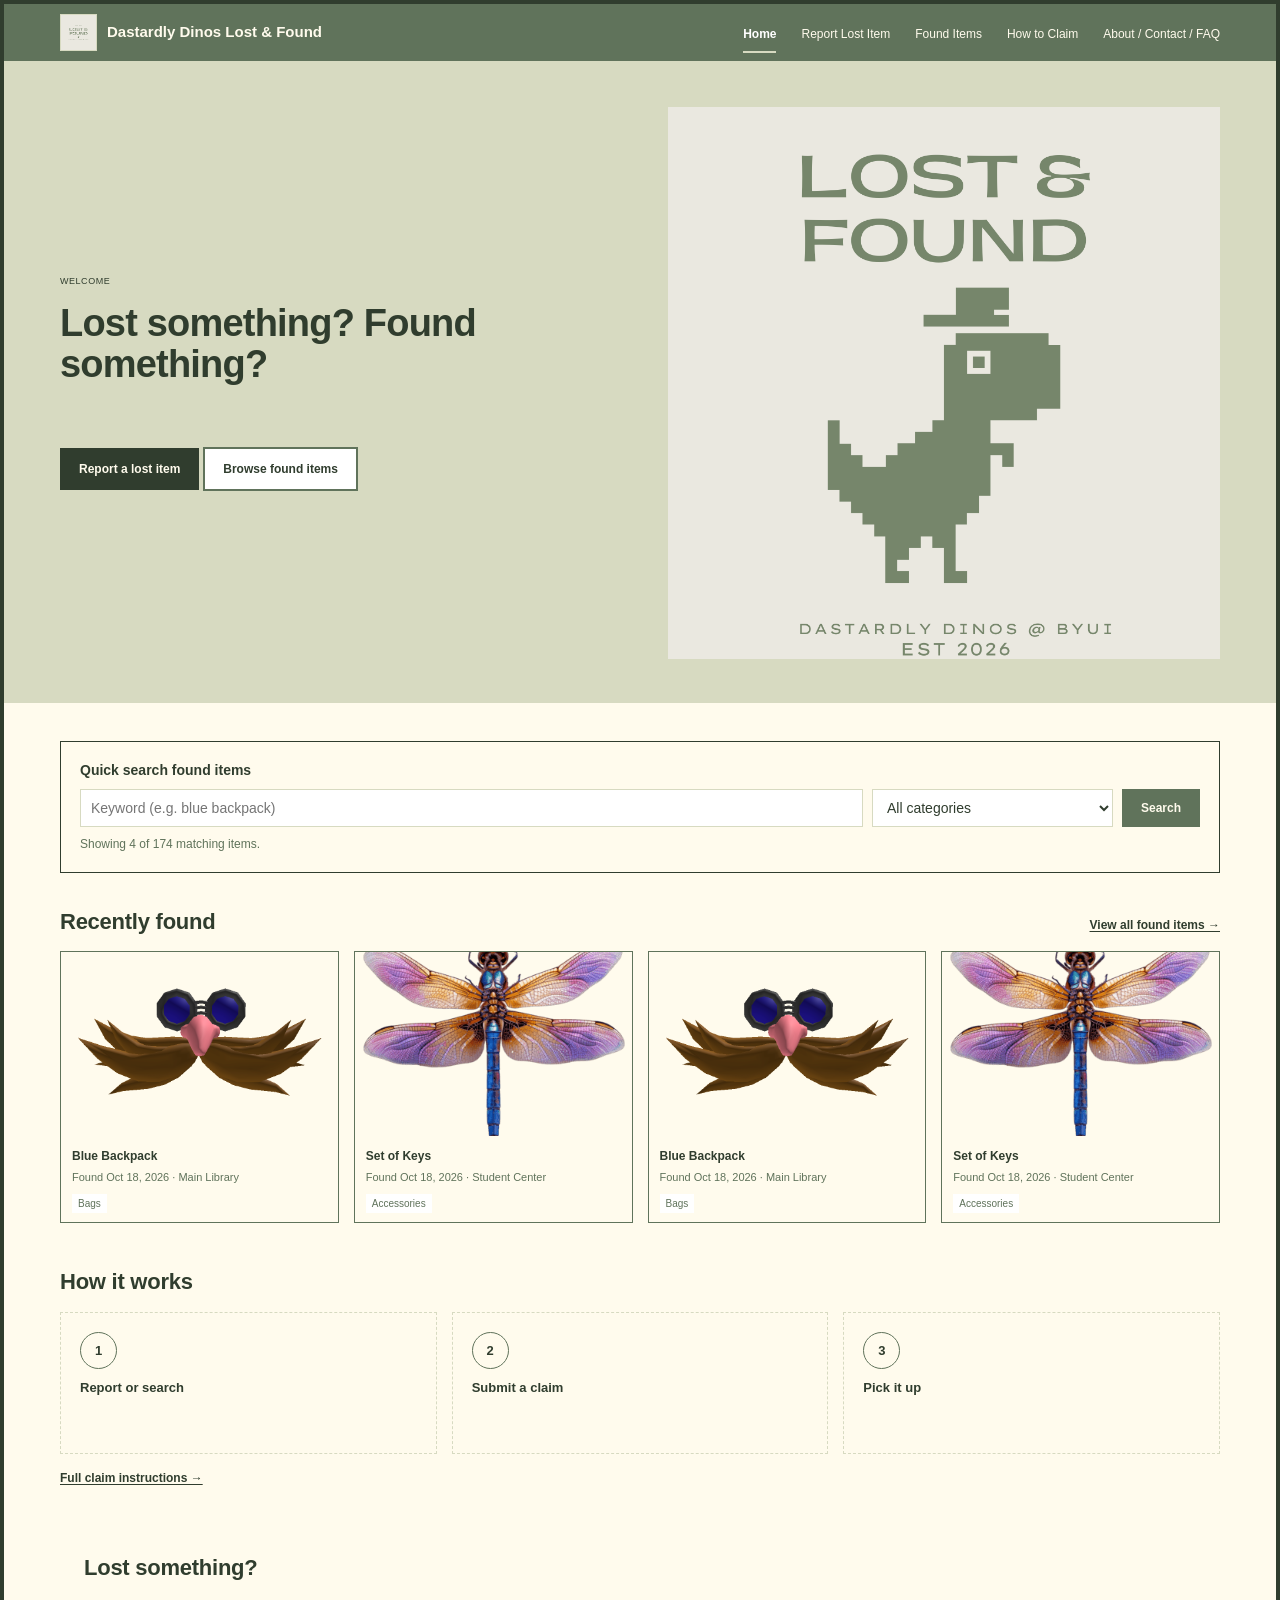
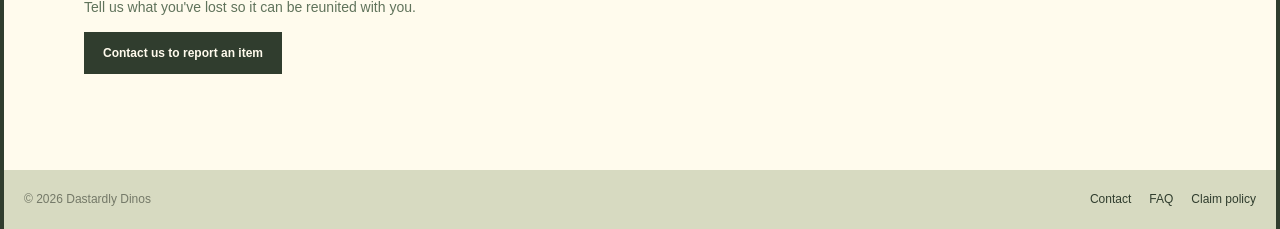
==== commit 19cced71: "added logos" ====
--- a/index.html
+++ b/index.html
@@ -14,7 +14,7 @@
   <header>
     <div class="container inner">
       <a class="brand" href="index.html" aria-label="Lost and Found home">
-        <span class="brand-mark" aria-hidden="true"></span>
+        <img class ="brand-mark" src="images/Logo.png">
         <span><span class="site-name">Dastardly Dinos</span> Lost & Found</span>
       </a>
 
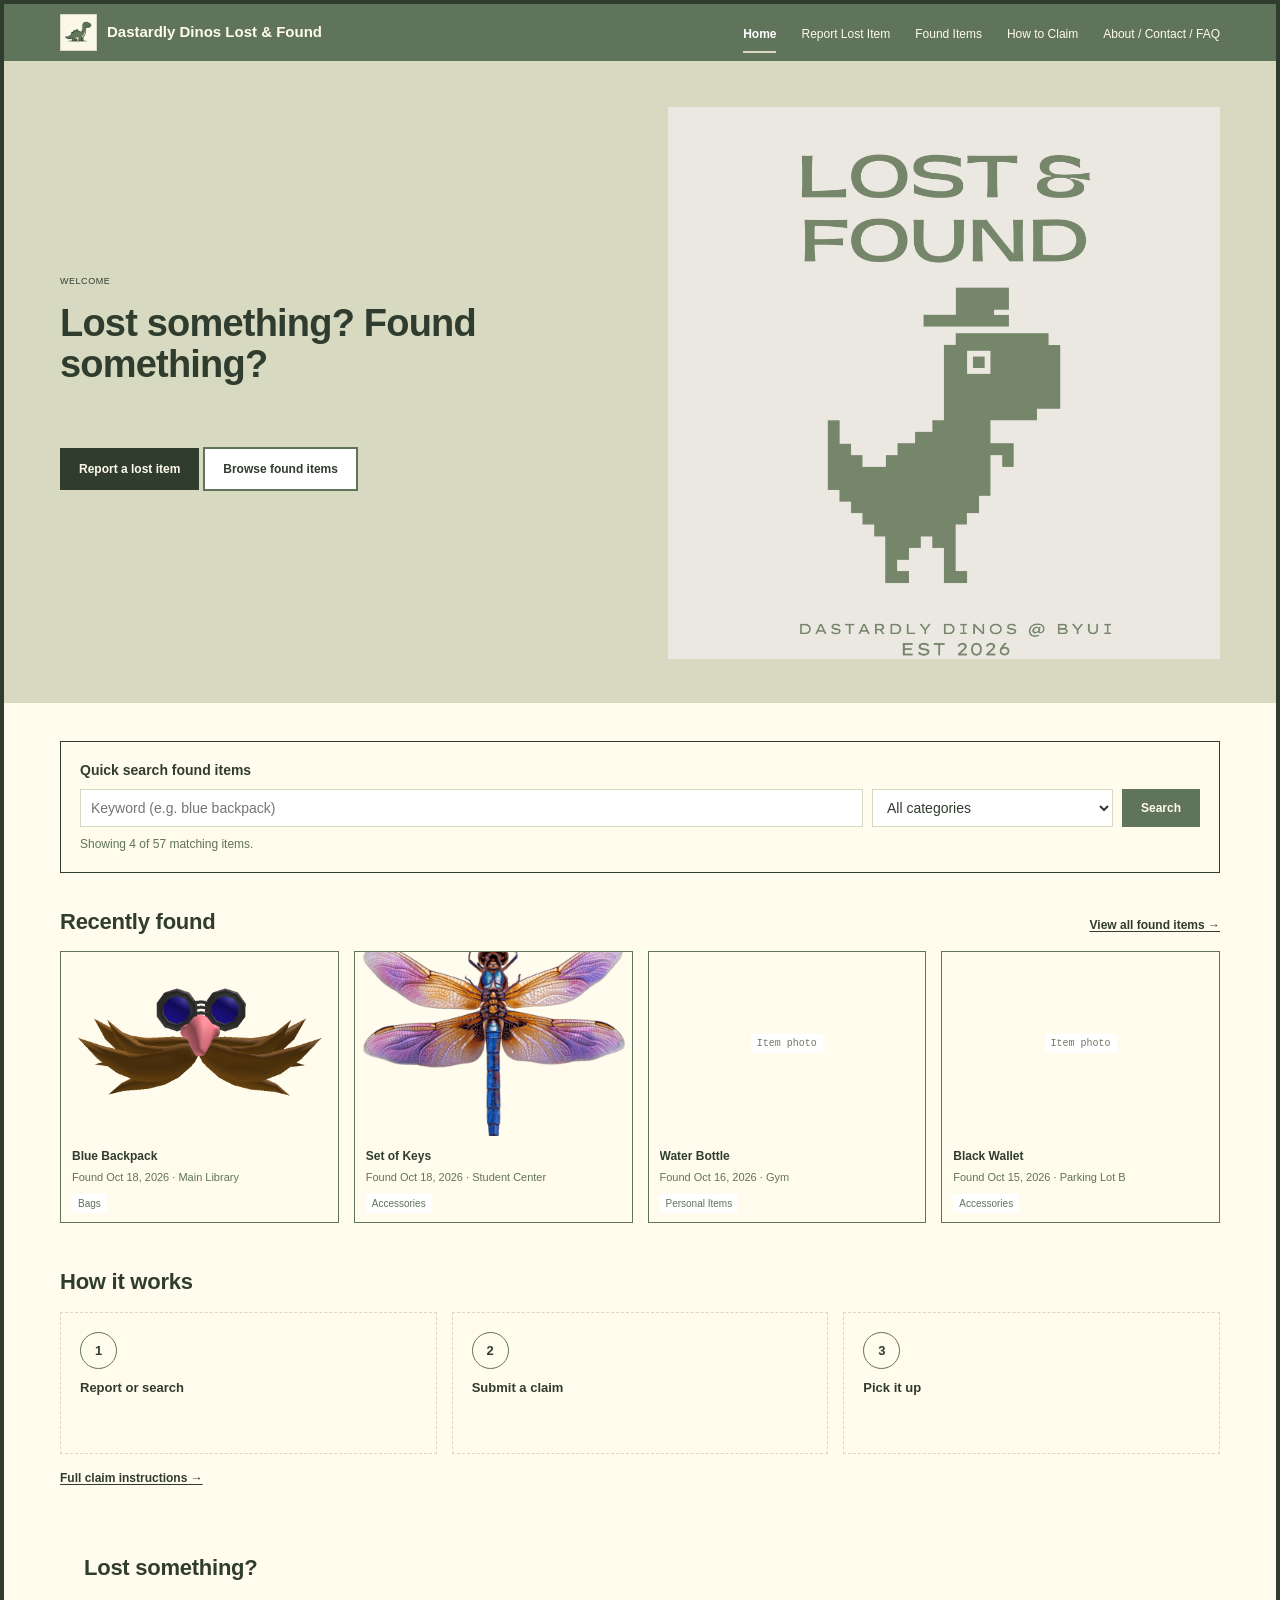
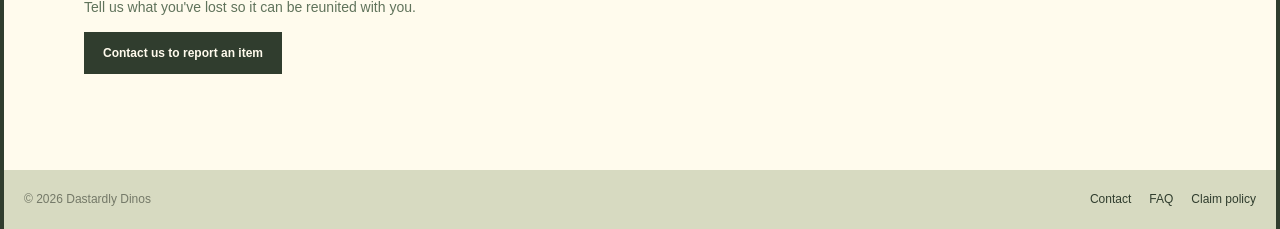
==== commit d51d4b0b: "hbhb" ====
--- a/index.html
+++ b/index.html
@@ -14,7 +14,7 @@
   <header>
     <div class="container inner">
       <a class="brand" href="index.html" aria-label="Lost and Found home">
-        <img class ="brand-mark" src="images/Logo.png">
+        <img class ="brand-mark" src="images/Logo.jpg">
         <span><span class="site-name">Dastardly Dinos</span> Lost & Found</span>
       </a>
 
@@ -28,7 +28,7 @@
         <a href="report.html">Report Lost Item</a>
         <a href="found.html">Found Items</a>
         <a href="instructions.html">How to Claim</a>
-        <a href="#footer">About / Contact / FAQ</a>
+        <a href="about.html">About / Contact / FAQ</a>
       </nav>
     </div>
   </header>
--- a/Styles/styles.css
+++ b/Styles/styles.css
@@ -57,8 +57,6 @@
     width: min(var(--container-width), calc(100% - 100px));
     margin-inline: auto;
 }
-
-/* Header */
 
 
 /* Header */
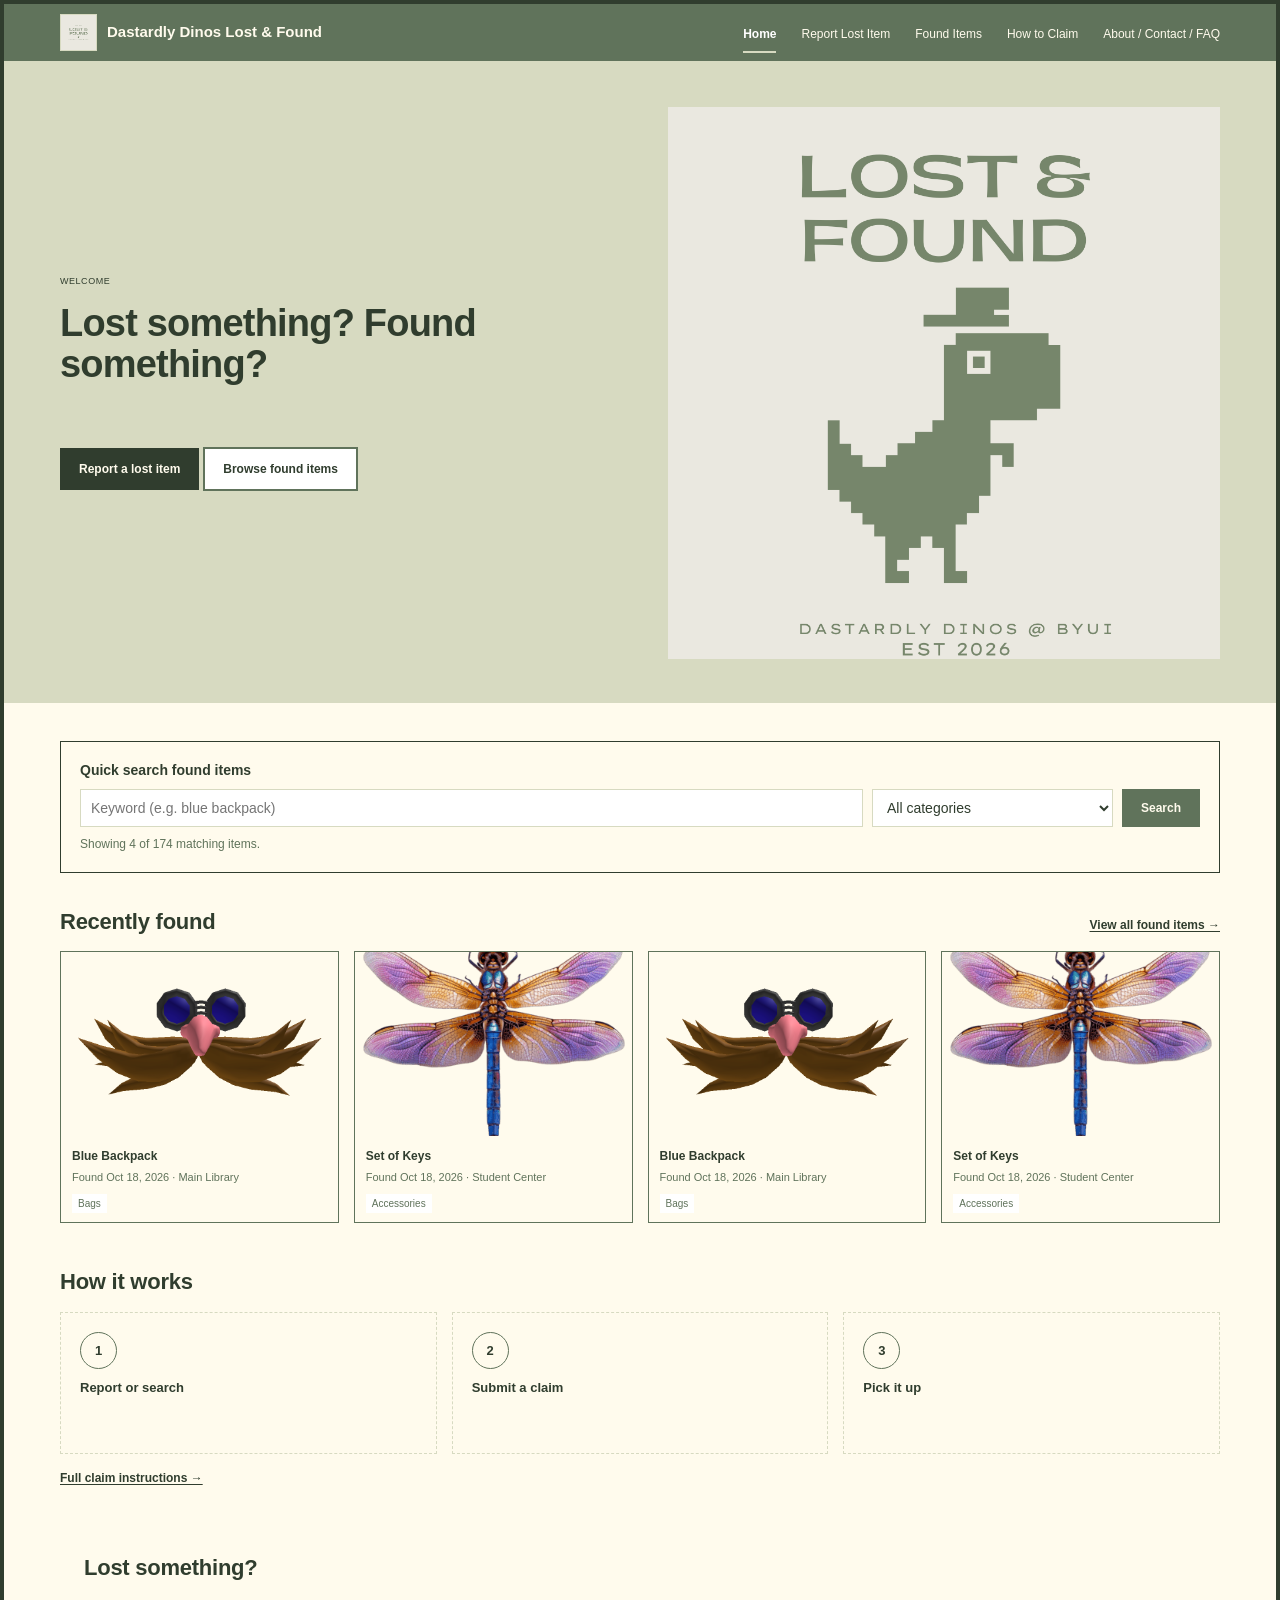
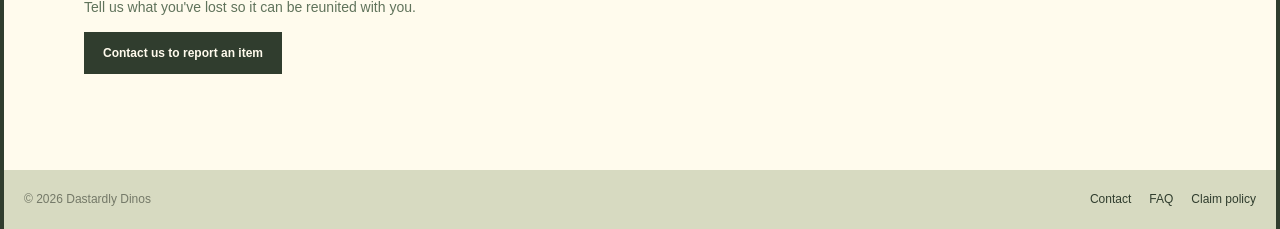
==== commit 62cc5d23: "updated html" ====
--- a/index.html
+++ b/index.html
@@ -8,13 +8,13 @@
   <meta name="description" content="Lost something or found something? Help reunite lost belongings with their owners." />
   <title>Lost & Found</title>
   <link rel="stylesheet" href="Styles/styles.css" />
-  <script src="Scripts/script.js" defer></script>
+  <script type="module" src="Scripts/script.js"></script>
 </head>
 <body>
   <header>
     <div class="container inner">
       <a class="brand" href="index.html" aria-label="Lost and Found home">
-        <img class ="brand-mark" src="images/Logo.jpg">
+        <img class ="brand-mark" src="images/Logo.png">
         <span><span class="site-name">Dastardly Dinos</span> Lost & Found</span>
       </a>
 
